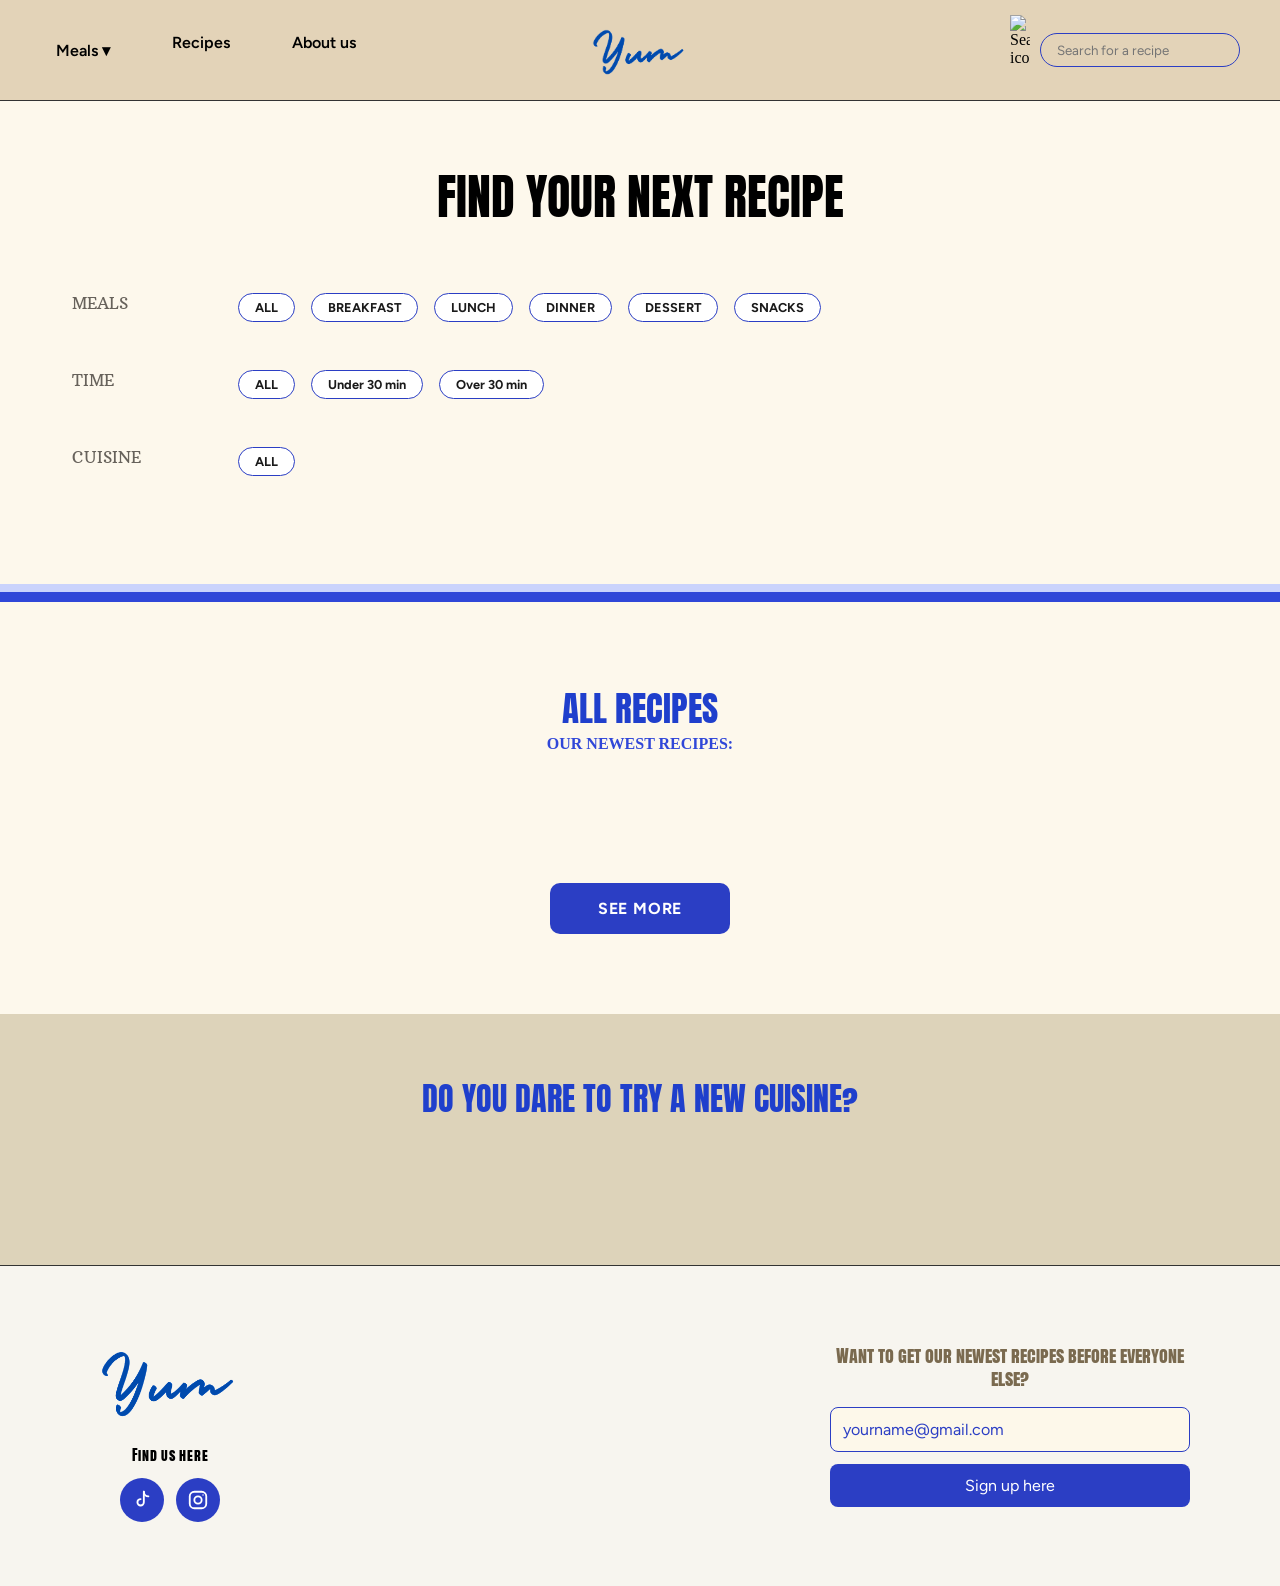
==== listview.html @ a8fdb9ba "Refactor footer layout and update icons; change language attributes and improve text for consistency" ====
<!DOCTYPE html>
<html lang="en">

<head>
    <meta charset="UTF-8">
    <meta name="viewport" content="width=device-width, initial-scale=1.0">
    <title>Find your recipe</title>
    <script src="javascript/listview.js" defer></script>
    <link rel="stylesheet" href="css/generel.css">
    <link rel="stylesheet" href="css/listview.css">
    <link rel="preconnect" href="https://fonts.googleapis.com" />
    <link rel="preconnect" href="https://fonts.gstatic.com" crossorigin />
    <link
        href="https://fonts.googleapis.com/css2?family=Anton+SC&family=Arbutus+Slab&family=Figtree:wght@300..900&display=swap"
        rel="stylesheet" />

    <script src="javascript/header.js" defer></script>
    <script src="javascript/burger.js" defer></script>

</head>

<body>
    <header>
        <nav>
            <ul class="menu">
                <li>
                    <details>
                        <summary>Meals</summary>
                        <!-- <summary>Måltider</summary> -->
                        <ul class="undermenu" id="mealMenu">
                            <!-- <li><a href="/listview?mealType=breakfast">Morgenmad</a></li>
                            <li><a href="/listview?mealType=lunch">Frokost</a></li>
                            <li><a href="/listview?mealType=dinner">Aftensmad</a></li>
                            <li><a href="/listview?mealType=dessert">Dessert</a></li> -->
                        </ul>
                    </details>
                </li>
                <li><a href="listview.html">Recipes</a></li>
                <li><a href="omos.html">About us</a></li>
                <!-- <li><a href="listview.html">Opskrifter</a></li>
                <li><a href="omos.html">Om os</a></li> -->
            </ul>

            <a href="/">
                <img src="img/logo/logo.svg" alt="Blue Yum logo" />
                <!-- <img src="img/logo/logo.svg" alt="blåt yum Logo" /> -->
            </a>

            <!-- Search field -->
            <!-- action + name = søgningen sendes til listview.html?search=... -->
            <form class="search" role="search" action="listview.html">
                <img src="img/iconer/search-icon (1).svg" alt="Search icon" class="search-ikon" />
                <input type="search" name="search" placeholder="Search for a recipe" aria-label="Search for a recipe" />
                <!-- <img src="img/iconer/search-icon (1).svg" alt="søge icon" class="search-ikon" />
                <input type="search" placeholder="Søg efter opskrift" aria-label="Søg efter opskrift" /> -->
            </form>

            <button class="burger">
                <span class="line"></span>
                <span class="line"></span>
                <span class="line"></span>
            </button>
        </nav>
    </header>
    <main>
        <section class="filter-section">
            <h1>Find your next recipe</h1>
            <!-- <div>
                <button> <a href="index.html">Back</a></button>
            </div>
            <h1>
                Find your next recipe
            </h1> -->
            <div class="filter-group">
                <h3>MEALS</h3>
                <!-- <h3>
                    Meals
                </h3> -->
                <div class="filter-buttons">
                    <button class="btn-tag" data-filter="mealType" data-value="All">ALL</button>
                    <button class="btn-tag" data-filter="mealType" data-value="Breakfast">BREAKFAST</button>
                    <button class="btn-tag" data-filter="mealType" data-value="Lunch">LUNCH</button>
                    <button class="btn-tag" data-filter="mealType" data-value="Dinner">DINNER</button>
                    <button class="btn-tag" data-filter="mealType" data-value="Dessert">DESSERT</button>
                    <button class="btn-tag" data-filter="mealType" data-value="Snack">SNACKS</button>
                    <!-- <button class="active">ALL</button>
                    <button>BREAKFAST</button>
                    <button>LUNCH</button>
                    <button>DINNER</button>
                    <button>DESSERT</button>
                    <button>SNACKS</button> -->
                </div>
            </div>
            <div class="filter-group">
                <h3>TIME</h3>
                <!-- <h3>
                    Cooking time
                </h3> -->
                <div class="filter-buttons">
                    <button class="btn-tag" data-filter="time" data-value="All">ALL</button>
                    <button class="btn-tag" data-filter="time" data-value="Under">Under 30 min</button>
                    <button class="btn-tag" data-filter="time" data-value="Over">Over 30 min</button>
                    <!-- <button>ALL</button>
                    <button>Under 30 min</button>
                    <button>Over 30 min</button> -->
                </div>
            </div>
            <div class="filter-group">
                <h3>CUISINE</h3>
                <!-- <h3>
                    Cuisine
                </h3> -->
                <!-- Køkkenerne bliver lavet i listview.js ud fra API'et -->
                <div class="filter-buttons" id="cuisineButtons">
                    <button class="btn-tag" data-filter="cuisine" data-value="All">ALL</button>
                    <!-- <button>ALL</button>
                    <button>FRANCE</button>
                    <button>MEXICAN</button>
                    <button>ITALIAN</button>
                    <button>ASIA</button> -->
                </div>
                <!-- Viser/skjuler resten af køkkenerne -->
                <button class="btn-opdag cuisine-more-btn" id="cuisineMore">See more</button>
            </div>
            <!-- Går tilbage til det filter, man havde valgt før -->
            <button class="btn-opdag back-btn" id="backButton" hidden>← Back</button>
            <!-- <section>

            </section>
            <section>

            </section> -->
        </section>
        <div class="separator"></div>
        <section class="intro-section">
            <h2 id="listTitle">ALL RECIPES</h2>
            <!-- <h2>ALL RECIPES</h2> -->
            <a> OUR NEWEST RECIPES:</a>
            <!-- <h1>
                Recipes
            </h1>
            <h3>
                The newest recipes
            </h3> -->
        </section>
        <section id="recipeContainer" class="recipe-grid">
            <!-- <section>
                <img src="" alt="">
                <img src="" alt="">
                <img src="" alt="">
            </section>
            <section>
                <img src="" alt="">
                <img src="" alt="">
                <img src="" alt="">
            </section>
            <section>
                <img src="" alt="">
                <img src="" alt="">
                <img src="" alt="">
            </section> -->
        </section>
        <!-- Vises kun, når en søgning ikke giver nogen opskrifter -->
        <section class="empty-state" id="emptyState" hidden>
            <h2>No recipes for "<span id="emptyWord"></span>"</h2>
            <p>We don't have that one yet – but you can ask us to make it.</p>
            <a class="btn-opdag request-btn" id="requestLink" href="request.html">Request it →</a>
        </section>
        <div class="button-wrapper">
            <button class="btn-opdag more-btn">See more</button>
            <!-- <button class="more-btn">See more</button> -->
            <!-- <p>See more</p> -->
        </div>
        <section class="kitchen-section">
            <h2>Do you dare to try a new cuisine?</h2>
            <!-- <h2>Do you dare to try a new cuisine?</h2> -->
            <div id="kitchenContainer" class="kitchen-grid">
                <!-- <div>
                    <img src="" alt="">
                    <div>
                        <button> <a href="">Asian</a></button>
                    </div>
                </div>
                <div>
                    <img src="" alt="">
                    <div>
                        <button> <a href="">France</a></button>
                    </div>
                </div>
                <div>
                    <img src="" alt="">
                    <div>
                        <button> <a href="">Italy</a></button>
                    </div>
                </div>
                <div>
                    <img src="" alt="">
                    <div>
                        <button> <a href="">Indian</a></button>
                    </div>
                </div>
                <div>
                    <img src="" alt="">
                    <div>
                        <button> <a href="">Japanese</a></button>
                    </div>
                </div> -->
            </div>
        </section>
    </main>
    <footer>
        <div class="footer-venstre">
            <img src="img/logo/logo.svg" alt="Yum logo" class="footer-logo">
            <p class="footer-find">Find us here</p>
            <div class="footer-ikoner">
                <a href="#" aria-label="TikTok"><img src="img/iconer/tiktok.svg" alt=""></a>
                <a href="#" aria-label="Instagram"><img src="img/iconer/instagram.svg" alt=""></a>
            </div>
        </div>
        <div class="footer-hoejre">
            <h2>Want to get our newest recipes before everyone else?</h2>
            <input type="email" class="footer-button1" placeholder="yourname@gmail.com">
            <button class="footer-button2">Sign up here</button>
        </div>
    </footer>
</body>

</html>
---- css/generel.css ----
* {
  margin: 0;
  padding: 0;
  box-sizing: border-box;
}

img {
  display: block;
  max-width: 100%;
} /* ==========================================
   FARVER OG SKRIFTSTØRRELSER
========================================== */

/* MOBIL */
:root {
  /* FARVER */
  --header-color: #e3d3b8;
  --bagground-color: #fdf8ec;
  --footer-color: #f7f5ef;

  --h1-color: #000000;
  --h2-color-1: #1f3fcc;
  --h2-color-2: #000000;
  --h3-color: #67625b;
  --brødtekst-color: #000000;
  --banner-lysfarve: #e3d3b8;
  --lyseblå-streg: #d1daff;
  --gul-cirkel: #eed997;

  /* KNAP FARVEE */
  --knap-blaa: #2b3ec4;
  --knap-blaa-hover: #0f2585;
  --knap-beige: #e3d7bd;
  --knap-beige-hover: #d4c49f;
  --knap-creme: #fdf8ea;
  --knap-hvid: #ffffff;
  --knap-graa: #8a8a8a;
  --knap-tekst: #1a1a1a;

  /* SKRIFTSTØRRELSER */
  --h1-size: 2rem;
  --h2-size: 1.5rem;
  --h3-size: 1.2rem;
  --p-size: 1rem;
}

/* DESKTOP */
@media (min-width: 700px) {
  :root {
    --h1-size: 3.5rem;
    --h2-size: 2rem;
    --h3-size: 1.5rem;
    --p-size: 1.2rem;
  }
}

/* ==========================================
   MAIN
========================================== */
main {
  padding-inline: 2rem;
}

body {
  background-color: var(--bagground-color);
  margin: 0;
  padding: 0;
}

/* ==========================================
   FONTE
========================================== */
h1 {
  font-family: "Anton SC", sans-serif;
  font-weight: 400;
  font-size: var(--h1-size);
  color: var(--h1-color);
}

h2 {
  font-family: "Anton SC", sans-serif;
  font-weight: 200;
  font-size: var(--h2-size);
  color: var(--h2-color-1);
}

h2:nth-of-type(2) {
  color: var(--h2-color-2);
}

.speciel_h2 {
  font-family: "Anton SC", sans-serif;
  font-weight: 200;
  font-size: var(--h2-size);
  color: var(--h2-color-2);
}
h3 {
  font-family: "Arbutus Slab", serif;
  font-weight: 400;
  font-size: var(--h3-size);
  color: var(--h3-color);
}

p {
  font-family: "Figtree", sans-serif;
  font-weight: 200;
  font-size: var(--p-size);
}

/* ==========================================
   KNAPPER
========================================== */

/* Fælles for alle knapper */
button {
  font-family: inherit;
  cursor: pointer;
  transition:
    background-color 0.2s,
    color 0.2s,
    border-color 0.2s;
}

/* Tags: Asiatisk, Morgenmad, Vegansk osv. */
.btn-tag {
  background-color: var(--knap-hvid);
  color: var(--knap-tekst);
  border: 1px solid var(--knap-blaa);
  border-radius: 999px;
  padding: 4px 16px;
  font-family: "Figtree", sans-serif;
  font-weight: 700;
  font-size: 0.8rem;
}

.btn-tag:hover {
  background-color: #f87f14;
  color: var(--knap-hvid);
}

/* Det valgte tag, fx i filtrene på listview */
.btn-tag.active {
  background-color: var(--knap-blaa);
  color: var(--knap-hvid);
}

/* Opdag mere */
.btn-opdag {
  background-color: var(--knap-beige);
  color: var(--knap-tekst);
  border: none;
  border-radius: 10px;
  padding: 10px 28px;
  font-family: "Figtree", sans-serif;
  font-weight: 700;
  font-size: 0.8rem;
  text-transform: uppercase;
  letter-spacing: 0.05em;
  display: inline-block;
  text-decoration: none;
}

.btn-opdag:hover {
  background-color: var(--knap-beige-hover);
}

/* Filterknapperne */
.btn-filter {
  background-color: var(--knap-hvid);
  color: var(--knap-tekst);
  border: 1px solid var(--knap-graa);
  border-radius: 8px;
  padding: 6px 12px;
  font-family: "Arbutus Slab", serif;
  font-size: 0.9rem;
}

.btn-filter:hover {
  border-color: var(--knap-tekst);
}

/* Den valgte filterknap */
.btn-filter.active {
  background-color: var(--knap-blaa);
  color: var(--knap-hvid);
  border-color: var(--knap-blaa);
}

/* Email-felt */
.footer-button1 {
  display: block;
  width: 90%;
  margin: 0 auto 12px;
  padding: 12px;
  box-sizing: border-box;
  background-color: var(--knap-creme);
  color: var(--knap-blaa);
  border: 1px solid var(--knap-blaa);
  border-radius: 8px;
  font-family: "Figtree", sans-serif;
  font-size: 1rem;
  text-align: center;
}

.footer-button1::placeholder {
  color: var(--knap-blaa);
}

/* Tilmeld-knap */
.footer-button2 {
  display: block;
  width: 90%;
  margin: 0 auto;
  padding: 12px;
  box-sizing: border-box;
  background-color: var(--knap-blaa);
  color: var(--knap-hvid);
  border: none;
  border-radius: 8px;
  font-family: "Figtree", sans-serif;
  font-size: 1rem;
}

.footer-button2:hover {
  background-color: var(--knap-blaa-hover);
}

/* ==========================================
   HEADER OG NAV
========================================== */

header {
  position: relative;
  background-color: var(--header-color);
  padding: 10px 20px;
  border-bottom: 1px solid #333;
}

nav {
  display: flex;
  align-items: center;
  justify-content: space-between;
}

nav img {
  height: 50px;
}

@media (min-width: 800px) {
  header {
    padding: 15px 40px;
  }

  nav img {
    height: 70px;
  }

  /* Menu og søg fylder lige meget, så logoet står i midten */
  .menu,
  .search {
    flex: 1;
  }
}
/* ==========================================
   SØGEFELT
========================================== */

.search {
  display: flex;
  align-items: center;
  justify-content: flex-end;
  gap: 10px;
  margin: 0 10px;
}

.search-ikon {
  width: 20px;
}

.search input {
  width: 100%;
  box-sizing: border-box;
  border-radius: 20px;
  border: 1px solid var(--knap-blaa);
  background-color: transparent;
  padding: 8px 16px;
  font-family: "Figtree", sans-serif;
}

@media (min-width: 800px) {
  .search {
    margin: 0;
  }

  .search input {
    width: 200px;
  }
}
/* ==========================================
   MENU
========================================== */

/* MOBIL */
/* Menuen er skjult, indtil man klikker på burgeren */
.menu {
  display: none;
  list-style: none;
  padding: 0;
  margin: 0;
}

.menu li {
  margin-bottom: 15px;
}

.menu a,
.menu summary {
  font-family: "Figtree", sans-serif;
  font-size: 1.3rem;
  color: var(--brødtekst-color);
  text-decoration: none;
  cursor: pointer;
}

.menu a:hover,
.menu summary:hover {
  color: var(--h2-color-1);
}

/* DESKTOP */
@media (min-width: 800px) {
  /* Menuen vises på en række */
  .menu {
    display: flex;
    gap: 30px;
  }

  .menu li {
    margin-bottom: 0;
  }
  .menu a,
  .menu summary {
    font-size: 1rem;
    font-weight: 600;

    padding: 8px 16px;
    border-radius: 6px;
  }

  /* Beige baggrund ved hover og når Måltider er åben */
  .menu a:hover,
  .menu summary:hover,
  details[open] summary {
    background-color: var(--knap-beige);
  }
}

/* ==========================================
   MÅLTIDER (fold ud)
========================================== */

/* MOBIL */
/* Fjerner den sorte standard-pil */
.menu summary {
  list-style: none;
}

.menu summary::-webkit-details-marker {
  display: none;
}

/* Vores egen pil efter "Måltider" */
.menu summary::after {
  content: " ▾";
}

/* Pilen vender, når den er foldet ud */
details[open] summary::after {
  content: " ▴";
}

/* Listen med morgenmad, frokost osv. */
.undermenu {
  list-style: none;
  margin-top: 10px;
  padding-left: 15px;
  border-left: 2px solid var(--h2-color-1);
}

.undermenu li {
  margin-bottom: 8px;
}

.undermenu a {
  font-size: 1.1rem;
}

/* DESKTOP */
@media (min-width: 800px) {
  /* Så undermenuen placeres ud fra "Måltider" */
  .menu > li {
    position: relative;
  }

  /* Undermenuen som en lille boks der foldes ud ved måltider */
  .undermenu {
    position: absolute;
    top: 100%;
    left: 0;
    min-width: 160px;
    padding: 15px 20px;
    background-color: var(--header-color);
    border-left: none;
    border-radius: 10px;
    box-shadow: 0 6px 20px rgba(0, 0, 0, 0.12);
    z-index: 100;
  }

  /* Så undermenuens punkter ikke fader sammen */
  .undermenu li {
    margin-bottom: 8px;
  }
}

/* ==========================================
   BURGER
========================================== */

/* MOBIL */
.burger {
  width: 40px;
  background: none;
  border: none;
  padding: 0;
  cursor: pointer;
}

/* Knappen må ikke skifte farve ved hover */
.burger:hover {
  background: none;
}

/* De tre streger */
.line {
  display: block;
  height: 3px;
  margin: 6px 0;
  background-color: var(--brødtekst-color);
  transition:
    transform 0.2s,
    opacity 0.2s;
}

/* Når menuen er åben, bliver stregerne til et kryds */
.burger.active .line:nth-child(1) {
  transform: translateY(9px) rotate(45deg);
}

.burger.active .line:nth-child(2) {
  opacity: 0;
}

.burger.active .line:nth-child(3) {
  transform: translateY(-9px) rotate(-45deg);
}

/* Når man klikker på burgeren, vises menuen i højre side under headeren */
nav.active .menu {
  display: block;
  position: absolute;
  top: 100%;
  right: 0;
  width: 250px;
  background-color: var(--header-color);
  padding: 20px;
  box-sizing: border-box;
  border-radius: 0 0 0 10px;
  box-shadow: 0 10px 20px rgba(0, 0, 0, 0.12);
  z-index: 10;
}

/* DESKTOP */
@media (min-width: 800px) {
  /* Burgeren skjules */
  .burger {
    display: none;
  }
}

/* ==========================================
   FOOTER
   Mobil: alt står centreret under hinanden.
   Fra 800px: logo til venstre og nyhedsbrev til højre.
========================================== */

footer {
  background-color: var(--footer-color);
  border-top: 1px solid #333;
  padding: 48px 24px;
  text-align: center;
}

/* Venstre del: logo, "Find us here" og ikoner */
.footer-venstre {
  display: flex;
  flex-direction: column; /* under hinanden */
  align-items: center; /* centreret */
  gap: 12px;
}

.footer-logo {
  width: 160px;
}

.footer-find {
  font-family: "Anton SC", sans-serif;
  font-size: 0.9rem;
  letter-spacing: 0.05em;
  margin: 0;
}

/* Ikonerne ligger ved siden af hinanden */
.footer-ikoner {
  display: flex;
  justify-content: center;
  gap: 12px;
}

/* Hvert ikon er en rund, blå knap */
.footer-ikoner a {
  display: flex;
  align-items: center;
  justify-content: center;
  width: 44px;
  height: 44px;
  border-radius: 50%; /* 50% = cirkel */
  background-color: var(--knap-blaa);
}

.footer-ikoner a:hover {
  background-color: var(--knap-blaa-hover);
}

/* Selve tegningen inde i cirklen (hvid, se img/iconer/*.svg) */
.footer-ikoner img {
  width: 22px;
  height: 22px;
}

/* Højre del: nyhedsbrevet */
.footer-hoejre {
  max-width: 360px;
  margin: 40px auto 0;
}

.footer-hoejre h2 {
  font-family: "Anton SC", sans-serif;
  font-size: 1.1rem;
  line-height: 1.3;
  color: #7a6a4f;
  margin: 0 0 16px;
}

/* Feltet og knappen fylder hele bredden af nyhedsbrevet */
.footer-hoejre .footer-button1,
.footer-hoejre .footer-button2 {
  width: 100%;
}

/* --- Computer: logo til venstre, nyhedsbrev til højre --- */
@media (min-width: 800px) {
  footer {
    display: flex;
    justify-content: space-between; /* skub de to dele ud til hver side */
    align-items: center;
    padding: 64px max(48px, calc((100% - 1100px) / 2)); /* indholdet bliver max 1100px bredt */
  }

  .footer-hoejre {
    margin: 0;
    text-align: left;
  }

  .footer-hoejre .footer-button1 {
    text-align: left;
  }
}
---- css/listview.css ----
/* main {
  width: 90%;
  max-width: 1200px;
  margin: 0 auto;
} */

h1,
h2 {
  text-align: center;
}

.intro-section {
  text-align: center;
}

#recipeContainer {
  display: grid;
  grid-template-columns: repeat(2, 1fr);
  gap: 20px;
  margin-top: 50px;
  max-width: 1200px;
  margin-inline: auto;
}

@media (min-width: 800px) {
  #recipeContainer {
    grid-template-columns: repeat(3, 1fr);
  }
}

.recipe-card {
  text-align: center;
}

.recipe-card img {
  width: 100%;
  aspect-ratio: 1/1;
  object-fit: cover;
}

.recipe-card h3 {
  font-size: 14px;
  margin-top: 10px;
}

.recipe-card p {
  font-size: 12px;
}
/* body {
  margin: 0;
  background-color: var(--bagground-color);
  font-family: Arial, sans-serif;
}

main {
  max-width: 1200px;
  margin: 0 auto;
} */

/* FILTER */

.filter-section {
  padding: 60px 40px;
}

.filter-section h1 {
  text-align: center;
  font-size: 3rem;
  margin-bottom: 60px;
  text-transform: uppercase;
}

/* .filter-group {
  display: flex;
  align-items: center;
  margin-bottom: 35px;
} */
.filter-group {
  display: grid;
  grid-template-columns: 1fr;
  gap: 1rem;
  margin-bottom: 3rem;
}
@media (min-width: 800px) {
  .filter-group {
    grid-template-columns: 150px 1fr;
    align-items: start;
  }
}

.filter-group h3 {
  width: 120px;
  font-size: 1rem;
}

/* .filter-buttons {
  display: flex;
  flex-wrap: wrap;
  gap: 15px;
} */

.filter-buttons {
  display: grid;
  /* grid-template-columns: repeat(2, 1fr); */
  /* Så mange kolonner der er plads til, men hver knap er mindst 140px bred */
  grid-template-columns: repeat(auto-fill, minmax(140px, 1fr));
  gap: 1rem;
}
@media (min-width: 800px) {
  .filter-buttons {
    display: flex;
    flex-wrap: wrap;
  }
}

/* .filter-buttons button {
  padding: 10px 20px;
  border: 1px solid #555;
  background: white;
  border-radius: 10px;
  cursor: pointer;
} */

/* Så "Under 30 min" bliver på én linje */
.filter-buttons .btn-tag {
  white-space: nowrap;
  padding: 6px 16px;
}

/* .readmore {
  display: inline-block;
  margin-top: 20px;
  margin-bottom: 30px;
  padding: 10px;
  background-color: #d4a373;
  color: white;
  text-decoration: none;
  border-radius: 8px;
  transition: 0.3s;
}

.readmore:hover {
  background-color: #bc8a5f;
  transform: translateY(-3px);
} */

.readmore {
  margin-top: 20px;
  margin-bottom: 30px;
}

/* De ekstra køkkener er skjult, indtil man klikker "See more" */
.filter-buttons .extra {
  display: none;
}

.filter-buttons.show-all .extra {
  display: block;
}

/* "See more" under køkkenerne */
.cuisine-more-btn {
  margin-top: 1rem;
}

/* DESKTOP: alle køkkener vises, og "See more" skjules */
@media (min-width: 800px) {
  .filter-buttons .extra {
    display: block;
  }

  .cuisine-more-btn {
    display: none;
  }
}

/* Tilbage-knappen under filtrene */
.back-btn {
  margin-top: 2rem;
  /* Samme orange som når man holder musen over tags */
  background-color: #f87f14;
  color: var(--knap-hvid);
}

.back-btn:hover {
  background-color: #d96a0b;
}

/* btn-opdag har display: inline-block, så hidden skal have hjælp til at skjule knappen */
.back-btn[hidden] {
  display: none;
}
/* BLÅ STREG */

.separator {
  height: 18px;
  background-color: #3047d8;
  border-top: 8px solid #cad3fc;

  /* -2rem fjerner main's padding, så stregen går fra kant til kant (som .streg på forsiden) */
  margin-inline: -2rem;
}

/* OVERSKRIFT */

.intro-section {
  text-align: center;
  padding: 80px 0 40px;
}

.intro-section h2 {
  font-size: 2.2rem;
  text-transform: uppercase;
}

.intro-section a {
  color: #3047d8;
  font-weight: bold;
  text-decoration: none;
}

/* OPSKRIFTER */

.recipe-card {
  text-align: center;
  position: relative;
}

.recipe-card img {
  width: 100%;
  aspect-ratio: 1/1;
  object-fit: cover;
}

.recipe-card h3 {
  font-size: 1rem;
  margin-top: 10px;
}

.recipe-card p {
  font-size: 0.8rem;
  text-transform: uppercase;
}

.badge {
  position: absolute;
  right: -15px;
  top: -15px;

  width: 90px;
  height: 90px;

  background: #dfcd8f;
  border-radius: 50%;

  display: flex;
  justify-content: center;
  align-items: center;

  font-size: 0.9rem;
}

/* SE MERE */

.button-wrapper {
  text-align: center;
  margin: 40px 0 80px;
}

/* .more-btn {
  padding: 12px 32px;
  border: 1px solid #3047d8;
  border-radius: 10px;
  background: white;
  cursor: pointer;
} */

/* Blå og større end de andre knapper, så den skiller sig ud */
.more-btn {
  background-color: var(--knap-blaa);
  color: var(--knap-hvid);
  padding: 16px 48px;
  font-size: 1rem;
}

.more-btn:hover {
  background-color: var(--knap-blaa-hover);
}

/* Skjul knappen, når alle opskrifter er vist */
.more-btn[hidden] {
  display: none;
}

/* TOM SØGNING */

.empty-state {
  text-align: center;
  padding: 20px 20px 40px;
}

.empty-state h2 {
  text-transform: uppercase;
  margin-bottom: 1rem;
}

.empty-state p {
  margin: 0 auto 2rem;
}

/* Samme blå som "See more", så det er tydeligt, hvad man skal gøre */
.request-btn {
  background-color: var(--knap-blaa);
  color: var(--knap-hvid);
  padding: 16px 48px;
  font-size: 1rem;
}

.request-btn:hover {
  background-color: var(--knap-blaa-hover);
}

.empty-state[hidden] {
  display: none;
}

/* NEDERSTE SEKTION */

.kitchen-section {
  background: #ddd3ba;
  padding: 60px 30px;
  /* margin-bottom: 50px; */
  /* Ingen luft under, så den går helt ned til footeren */
  margin-bottom: 0;
  /* -2rem fjerner main's padding, så sektionen går fra kant til kant (som .box1 på forsiden) */
  margin-inline: -2rem;
}

.kitchen-section h2 {
  text-align: center;
  text-transform: uppercase;
  margin-bottom: 50px;
}

.kitchen-item {
  text-align: center;
}

.kitchen-item img {
  width: 200px;
  height: 200px;
  border-radius: 50%;
  object-fit: cover;
}

.kitchen-item button {
  margin-top: 15px;
  padding: 5px 15px;
  border-radius: 10px;
  background: white;
  border: 1px solid #3047d8;
}

.kitchen-grid {
  display: flex;
  gap: 2rem;

  overflow-x: auto;
  padding: 1rem 0;
}

/* På store skærme fordeler vi køkkenerne jævnt over hele bredden */
@media (min-width: 1000px) {
  .kitchen-grid {
    justify-content: space-evenly;
  }
}
.kitchen-card {
  flex: 0 0 220px;
  scroll-snap-align: start;
  text-align: center;
}

.kitchen-card img {
  width: 220px;
  height: 220px;
  border-radius: 50%;
  object-fit: cover;
}
/* .cuisine-btn {
  display: inline-block;
  margin-top: 1rem;
  padding: 0.5rem 1.5rem;

  background: white;
  border: 2px solid #304ffe;
  border-radius: 999px;

  color: black;
  text-decoration: none;
  font-size: 0.9rem;
} */

.cuisine-btn {
  display: inline-block;
  margin-top: 1rem;
  text-decoration: none;
}
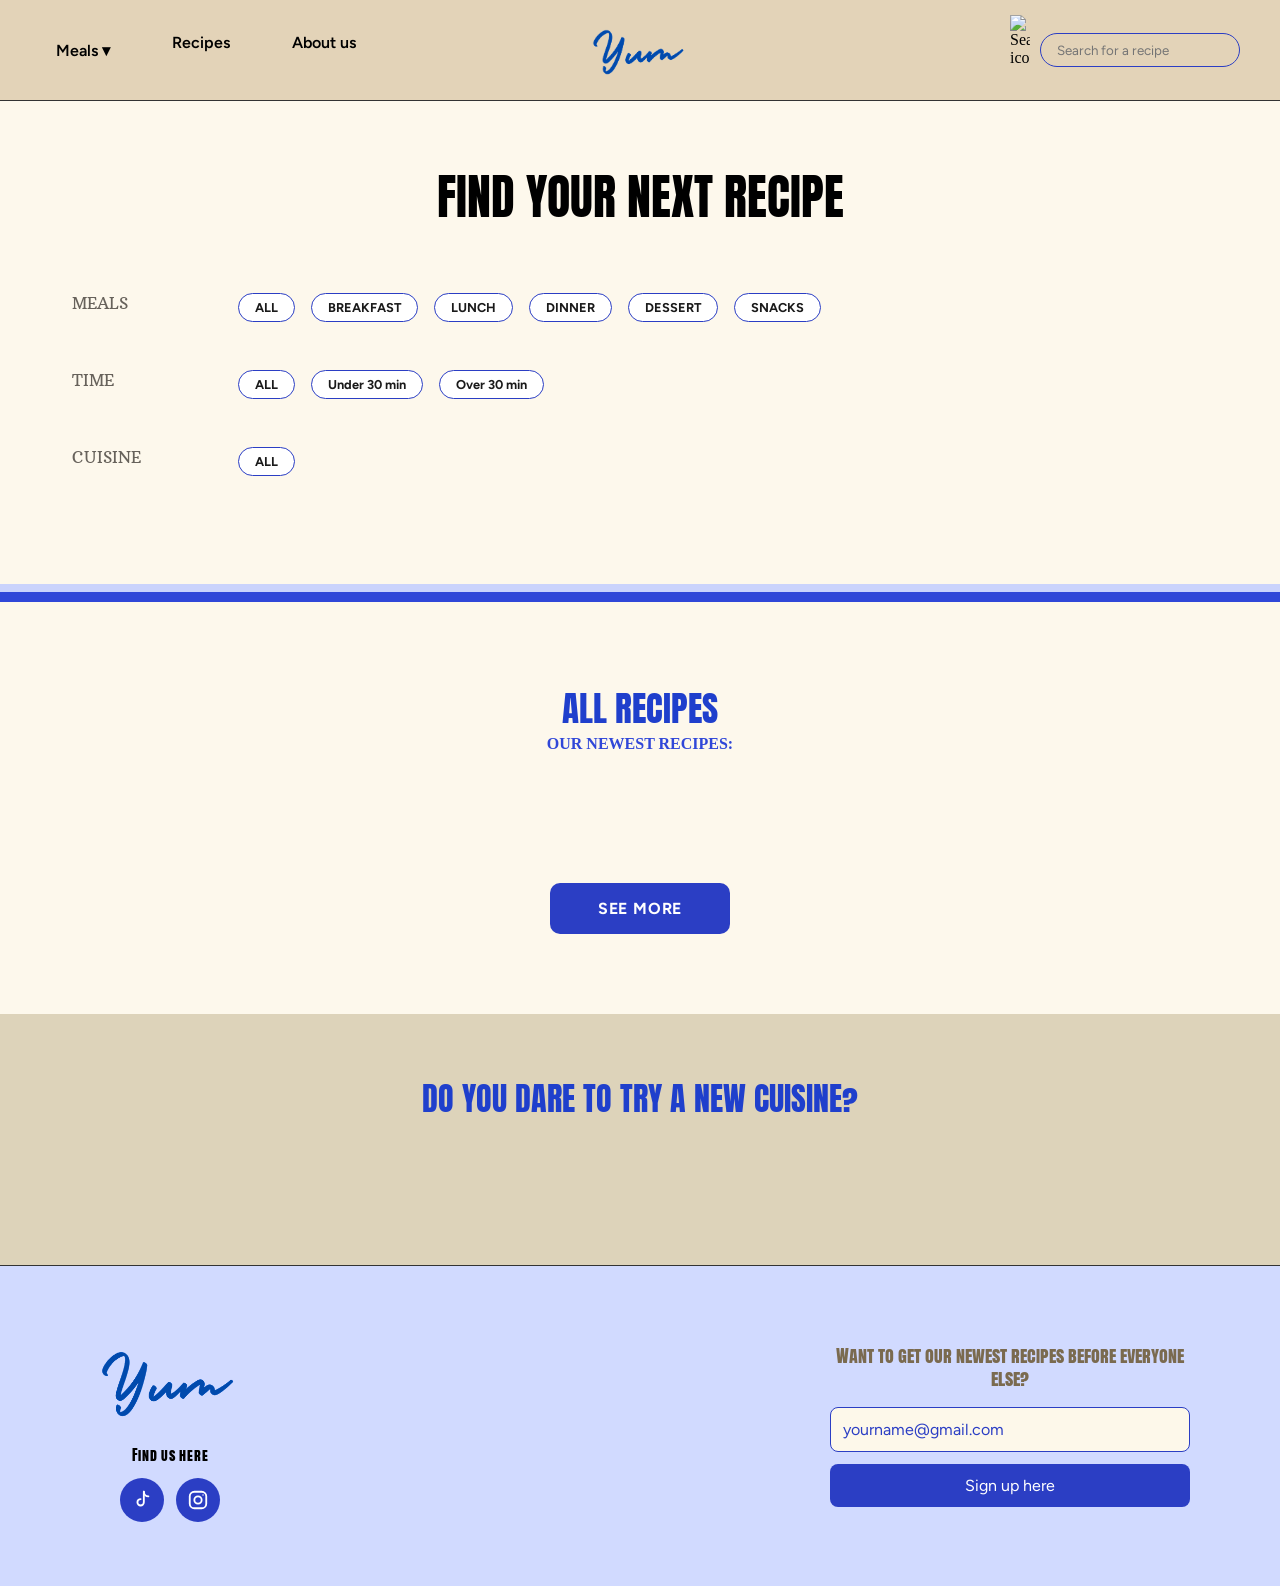
==== commit 6583c190: "Update styles and add new icons for improved UI; adjust button padding and add responsive design ele" ====
--- a/listview.html
+++ b/listview.html
@@ -65,6 +65,8 @@
     <main>
         <section class="filter-section">
             <h1>Find your next recipe</h1>
+            <!-- Tegning i den tomme plads til højre for filtrene (vises kun på brede skærme) -->
+            <img src="img/iconer/forstoerrelsesglas.svg" alt="" class="filter-tegning">
             <!-- <div>
                 <button> <a href="index.html">Back</a></button>
             </div>
@@ -162,6 +164,7 @@
         </section>
         <!-- Vises kun, når en søgning ikke giver nogen opskrifter -->
         <section class="empty-state" id="emptyState" hidden>
+            <img src="img/iconer/tom-gryde.svg" alt="" class="tegning">
             <h2>No recipes for "<span id="emptyWord"></span>"</h2>
             <p>We don't have that one yet – but you can ask us to make it.</p>
             <a class="btn-opdag request-btn" id="requestLink" href="request.html">Request it →</a>
--- a/css/generel.css
+++ b/css/generel.css
@@ -16,7 +16,7 @@
   /* FARVER */
   --header-color: #e3d3b8;
   --bagground-color: #fdf8ec;
-  --footer-color: #f7f5ef;
+  --footer-color: #d1daff;
 
   --h1-color: #000000;
   --h2-color-1: #1f3fcc;
@@ -488,6 +488,38 @@
 }
 
 /* ==========================================
+   TEGNINGER
+   De blå håndtegninger i img/iconer (tom gryde, ønskeliste, kuvert,
+   kokkehue). Samme stil som opskrift-tegningen på forsiden.
+========================================== */
+
+.tegning {
+  display: block;
+  width: 140px;
+  margin: 0 auto 24px; /* centreret med luft under */
+}
+
+/* Lidt større på computer */
+@media (min-width: 800px) {
+  .tegning {
+    width: 180px;
+  }
+}
+
+/* ==========================================
+   OM OS (siden er under udvikling)
+========================================== */
+
+.om-os {
+  text-align: center;
+  padding: 80px 20px 120px;
+}
+
+.om-os p {
+  margin-bottom: 2rem;
+}
+
+/* ==========================================
    FOOTER
    Mobil: alt står centreret under hinanden.
    Fra 800px: logo til venstre og nyhedsbrev til højre.
--- a/css/listview.css
+++ b/css/listview.css
@@ -61,6 +61,26 @@
 
 .filter-section {
   padding: 60px 40px;
+}
+
+/* Tegningen til højre for filtrene er skjult på mobil og tablet */
+.filter-tegning {
+  display: none;
+}
+
+/* Først på brede skærme er der plads til den ved siden af knapperne */
+@media (min-width: 1300px) {
+  .filter-section {
+    position: relative; /* så tegningen kan placeres ud fra sektionen */
+  }
+
+  .filter-tegning {
+    display: block;
+    position: absolute;
+    top: 150px; /* ud for MEALS og TIME, over køkken-knapperne */
+    right: 6%;
+    width: 220px;
+  }
 }
 
 .filter-section h1 {
@@ -312,8 +332,16 @@
 .request-btn {
   background-color: var(--knap-blaa);
   color: var(--knap-hvid);
-  padding: 16px 48px;
+  padding: 16px 32px;
   font-size: 1rem;
+  white-space: nowrap; /* teksten skal blive på én linje */
+}
+
+/* Lidt bredere knap på computer */
+@media (min-width: 800px) {
+  .request-btn {
+    padding: 16px 48px;
+  }
 }
 
 .request-btn:hover {
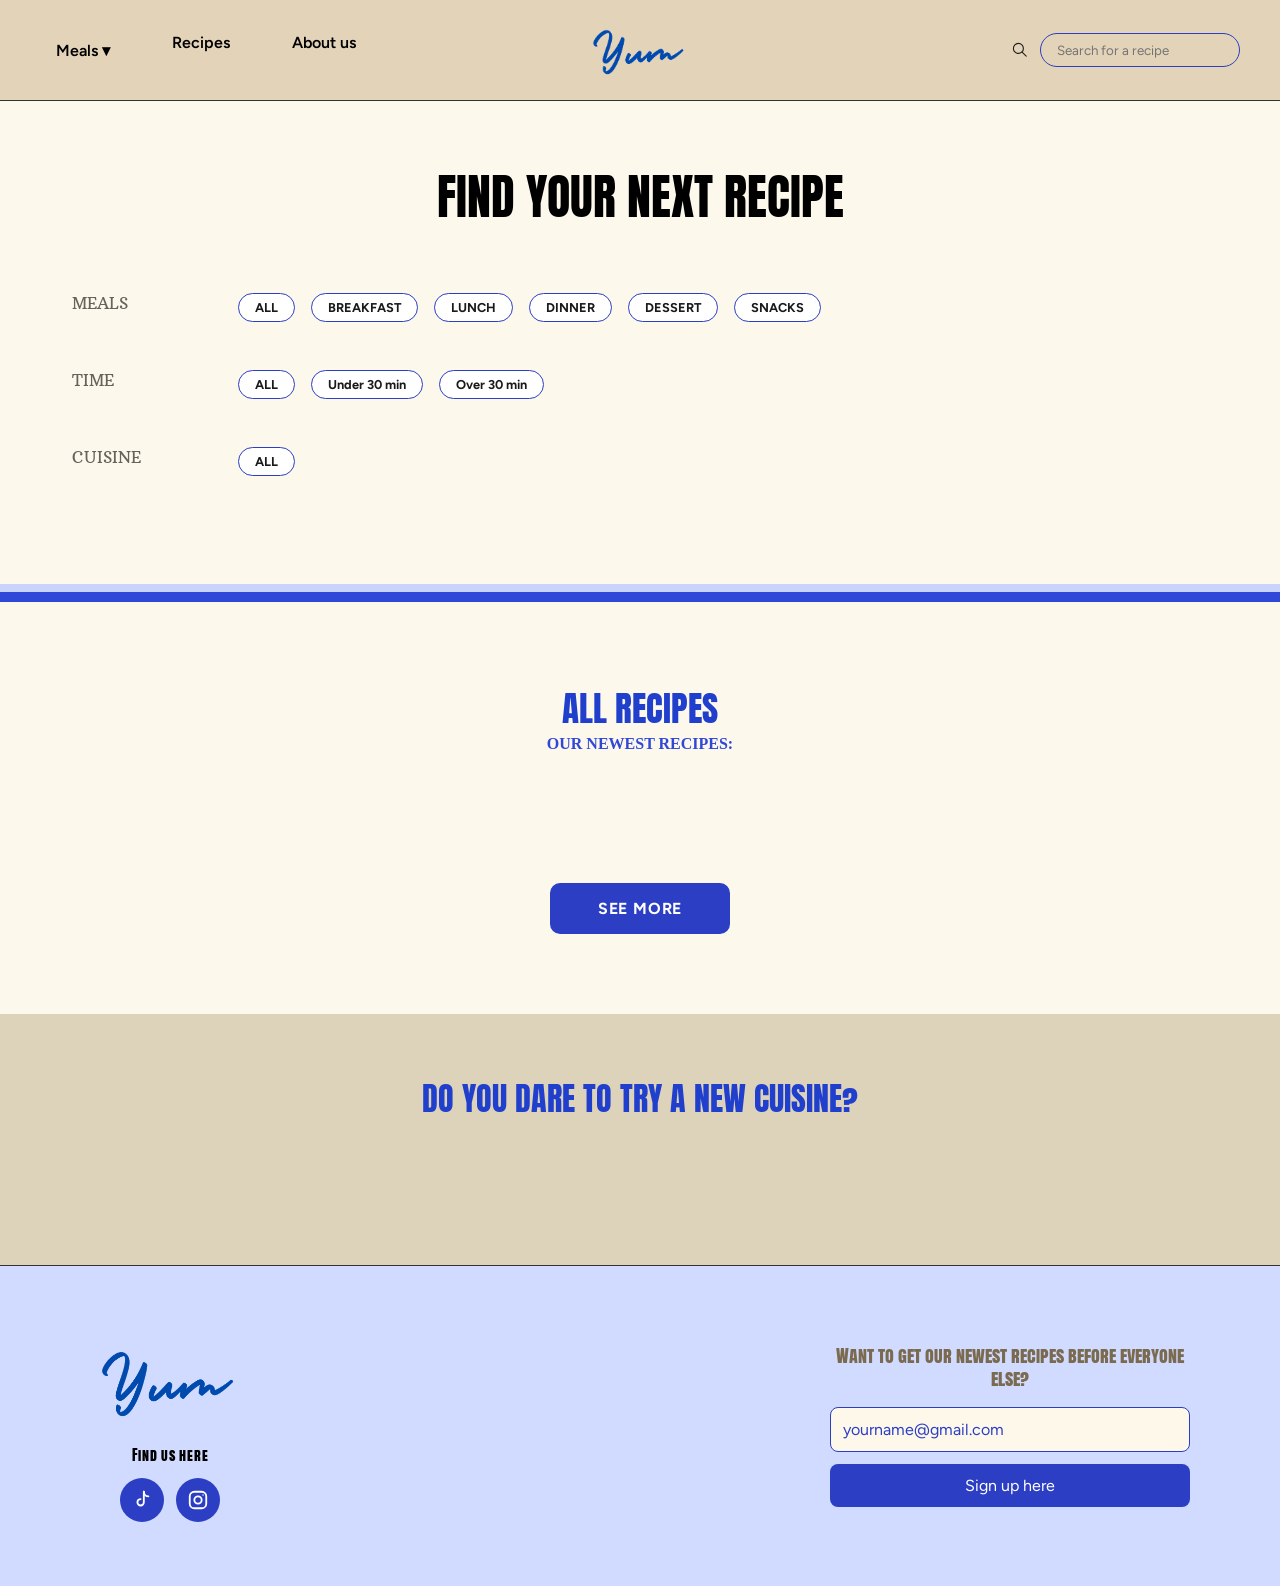
==== commit cbcd850c: "Fix absolutte stier til relative, så sitet virker på GitHub Pages" ====
--- a/listview.html
+++ b/listview.html
@@ -26,24 +26,16 @@
                 <li>
                     <details>
                         <summary>Meals</summary>
-                        <!-- <summary>Måltider</summary> -->
                         <ul class="undermenu" id="mealMenu">
-                            <!-- <li><a href="/listview?mealType=breakfast">Morgenmad</a></li>
-                            <li><a href="/listview?mealType=lunch">Frokost</a></li>
-                            <li><a href="/listview?mealType=dinner">Aftensmad</a></li>
-                            <li><a href="/listview?mealType=dessert">Dessert</a></li> -->
                         </ul>
                     </details>
                 </li>
                 <li><a href="listview.html">Recipes</a></li>
                 <li><a href="omos.html">About us</a></li>
-                <!-- <li><a href="listview.html">Opskrifter</a></li>
-                <li><a href="omos.html">Om os</a></li> -->
             </ul>
 
-            <a href="/">
+            <a href="index.html">
                 <img src="img/logo/logo.svg" alt="Blue Yum logo" />
-                <!-- <img src="img/logo/logo.svg" alt="blåt yum Logo" /> -->
             </a>
 
             <!-- Search field -->
@@ -51,8 +43,6 @@
             <form class="search" role="search" action="listview.html">
                 <img src="img/iconer/search-icon (1).svg" alt="Search icon" class="search-ikon" />
                 <input type="search" name="search" placeholder="Search for a recipe" aria-label="Search for a recipe" />
-                <!-- <img src="img/iconer/search-icon (1).svg" alt="søge icon" class="search-ikon" />
-                <input type="search" placeholder="Søg efter opskrift" aria-label="Søg efter opskrift" /> -->
             </form>
 
             <button class="burger">
@@ -65,8 +55,6 @@
     <main>
         <section class="filter-section">
             <h1>Find your next recipe</h1>
-            <!-- Tegning i den tomme plads til højre for filtrene (vises kun på brede skærme) -->
-            <img src="img/iconer/forstoerrelsesglas.svg" alt="" class="filter-tegning">
             <!-- <div>
                 <button> <a href="index.html">Back</a></button>
             </div>
@@ -124,7 +112,6 @@
                 <!-- Viser/skjuler resten af køkkenerne -->
                 <button class="btn-opdag cuisine-more-btn" id="cuisineMore">See more</button>
             </div>
-            <!-- Går tilbage til det filter, man havde valgt før -->
             <button class="btn-opdag back-btn" id="backButton" hidden>← Back</button>
             <!-- <section>
 
--- a/css/listview.css
+++ b/css/listview.css
@@ -1,9 +1,3 @@
-/* main {
-  width: 90%;
-  max-width: 1200px;
-  margin: 0 auto;
-} */
-
 h1,
 h2 {
   text-align: center;
@@ -46,43 +40,11 @@
 .recipe-card p {
   font-size: 12px;
 }
-/* body {
-  margin: 0;
-  background-color: var(--bagground-color);
-  font-family: Arial, sans-serif;
-}
-
-main {
-  max-width: 1200px;
-  margin: 0 auto;
-} */
-
-/* FILTER */
 
 .filter-section {
   padding: 60px 40px;
 }
 
-/* Tegningen til højre for filtrene er skjult på mobil og tablet */
-.filter-tegning {
-  display: none;
-}
-
-/* Først på brede skærme er der plads til den ved siden af knapperne */
-@media (min-width: 1300px) {
-  .filter-section {
-    position: relative; /* så tegningen kan placeres ud fra sektionen */
-  }
-
-  .filter-tegning {
-    display: block;
-    position: absolute;
-    top: 150px; /* ud for MEALS og TIME, over køkken-knapperne */
-    right: 6%;
-    width: 220px;
-  }
-}
-
 .filter-section h1 {
   text-align: center;
   font-size: 3rem;
@@ -90,11 +52,6 @@
   text-transform: uppercase;
 }
 
-/* .filter-group {
-  display: flex;
-  align-items: center;
-  margin-bottom: 35px;
-} */
 .filter-group {
   display: grid;
   grid-template-columns: 1fr;
@@ -112,12 +69,6 @@
   width: 120px;
   font-size: 1rem;
 }
-
-/* .filter-buttons {
-  display: flex;
-  flex-wrap: wrap;
-  gap: 15px;
-} */
 
 .filter-buttons {
   display: grid;
@@ -133,36 +84,11 @@
   }
 }
 
-/* .filter-buttons button {
-  padding: 10px 20px;
-  border: 1px solid #555;
-  background: white;
-  border-radius: 10px;
-  cursor: pointer;
-} */
-
 /* Så "Under 30 min" bliver på én linje */
 .filter-buttons .btn-tag {
   white-space: nowrap;
   padding: 6px 16px;
 }
-
-/* .readmore {
-  display: inline-block;
-  margin-top: 20px;
-  margin-bottom: 30px;
-  padding: 10px;
-  background-color: #d4a373;
-  color: white;
-  text-decoration: none;
-  border-radius: 8px;
-  transition: 0.3s;
-}
-
-.readmore:hover {
-  background-color: #bc8a5f;
-  transform: translateY(-3px);
-} */
 
 .readmore {
   margin-top: 20px;
@@ -286,14 +212,6 @@
   text-align: center;
   margin: 40px 0 80px;
 }
-
-/* .more-btn {
-  padding: 12px 32px;
-  border: 1px solid #3047d8;
-  border-radius: 10px;
-  background: white;
-  cursor: pointer;
-} */
 
 /* Blå og større end de andre knapper, så den skiller sig ud */
 .more-btn {
@@ -357,10 +275,8 @@
 .kitchen-section {
   background: #ddd3ba;
   padding: 60px 30px;
-  /* margin-bottom: 50px; */
-  /* Ingen luft under, så den går helt ned til footeren */
+
   margin-bottom: 0;
-  /* -2rem fjerner main's padding, så sektionen går fra kant til kant (som .box1 på forsiden) */
   margin-inline: -2rem;
 }
 
@@ -397,7 +313,6 @@
   padding: 1rem 0;
 }
 
-/* På store skærme fordeler vi køkkenerne jævnt over hele bredden */
 @media (min-width: 1000px) {
   .kitchen-grid {
     justify-content: space-evenly;
@@ -415,19 +330,6 @@
   border-radius: 50%;
   object-fit: cover;
 }
-/* .cuisine-btn {
-  display: inline-block;
-  margin-top: 1rem;
-  padding: 0.5rem 1.5rem;
-
-  background: white;
-  border: 2px solid #304ffe;
-  border-radius: 999px;
-
-  color: black;
-  text-decoration: none;
-  font-size: 0.9rem;
-} */
 
 .cuisine-btn {
   display: inline-block;
